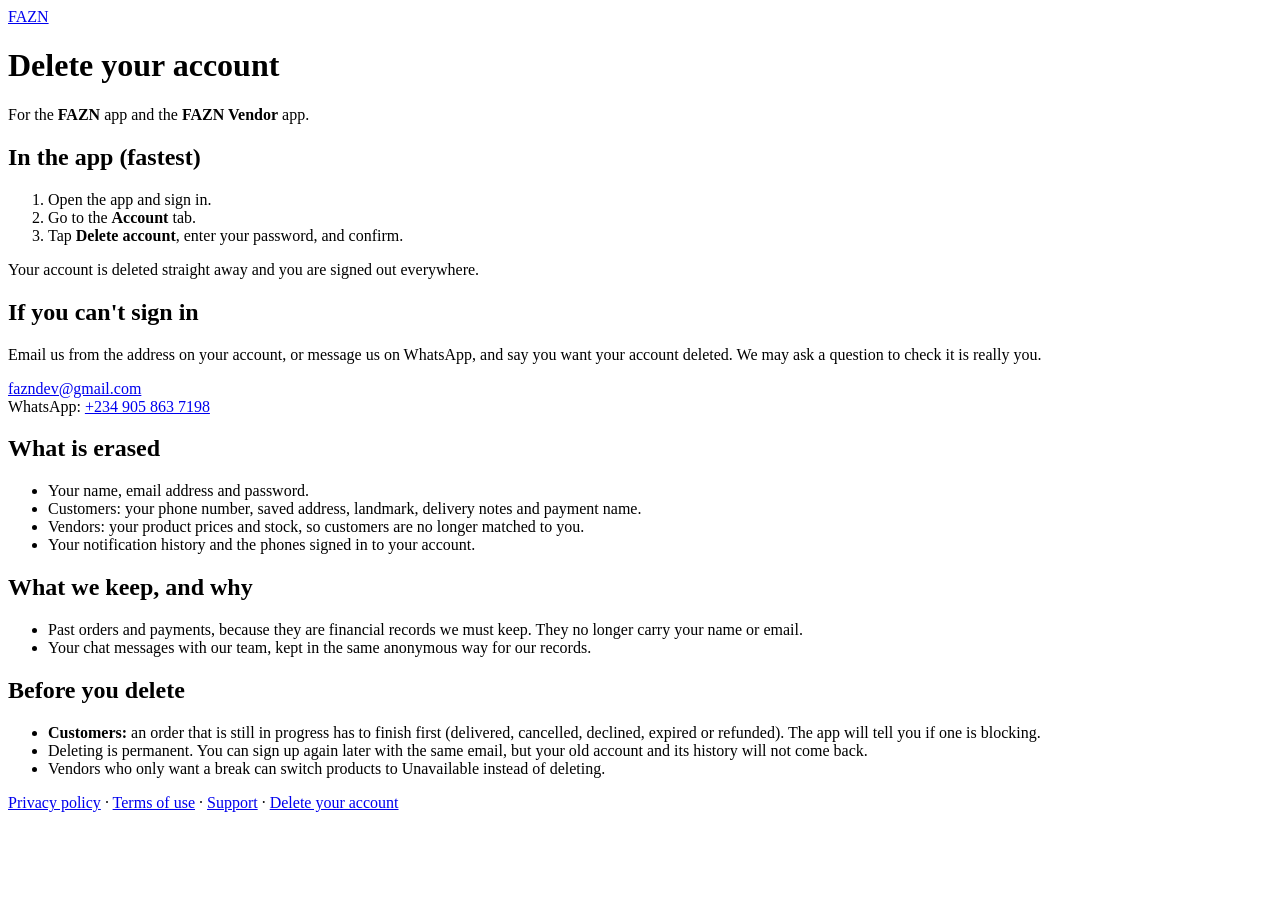
==== delete-account/index.html @ c1cf77b6 "FAZN legal and help pages: privacy, terms, support, delete account Static site for GitHub Pages, sha" ====
<!doctype html>
<html lang="en"><head><meta charset="utf-8"><meta name="viewport" content="width=device-width,initial-scale=1">
<title>Delete your account · FAZN</title><meta name="description" content="How to delete your FAZN account">
<link rel="icon" href="/fazn-legal/favicon.png"><link rel="stylesheet" href="/fazn-legal/style.css"></head>
<body><header><div class="bar"><img src="/fazn-legal/favicon.png" alt=""><a href="/fazn-legal/">FAZN</a></div></header>
<main>
<h1>Delete your account</h1>
<p class="muted">For the <strong>FAZN</strong> app and the <strong>FAZN Vendor</strong> app.</p>

<h2>In the app (fastest)</h2>
<ol><li>Open the app and sign in.</li><li>Go to the <strong>Account</strong> tab.</li><li>Tap <strong>Delete account</strong>, enter your password, and confirm.</li></ol>
<p>Your account is deleted straight away and you are signed out everywhere.</p>

<h2>If you can't sign in</h2>
<p>Email us from the address on your account, or message us on WhatsApp, and say you want your account deleted. We may ask a question to check it is really you.</p><p><a href="mailto:fazndev@gmail.com">fazndev@gmail.com</a><br>WhatsApp: <a href="https://wa.me/2349058637198">+234 905 863 7198</a></p>

<h2>What is erased</h2>
<ul><li>Your name, email address and password.</li>
<li>Customers: your phone number, saved address, landmark, delivery notes and payment name.</li>
<li>Vendors: your product prices and stock, so customers are no longer matched to you.</li>
<li>Your notification history and the phones signed in to your account.</li></ul>

<h2>What we keep, and why</h2>
<ul><li>Past orders and payments, because they are financial records we must keep. They no longer carry your name or email.</li>
<li>Your chat messages with our team, kept in the same anonymous way for our records.</li></ul>

<h2>Before you delete</h2>
<ul><li><strong>Customers:</strong> an order that is still in progress has to finish first (delivered, cancelled, declined, expired or refunded). The app will tell you if one is blocking.</li>
<li>Deleting is permanent. You can sign up again later with the same email, but your old account and its history will not come back.</li>
<li>Vendors who only want a break can switch products to Unavailable instead of deleting.</li></ul>
</main>
<footer><a href="/fazn-legal/privacy/">Privacy policy</a> · <a href="/fazn-legal/terms/">Terms of use</a> · <a href="/fazn-legal/support/">Support</a> · <a href="/fazn-legal/delete-account/">Delete your account</a></footer>
</body></html>
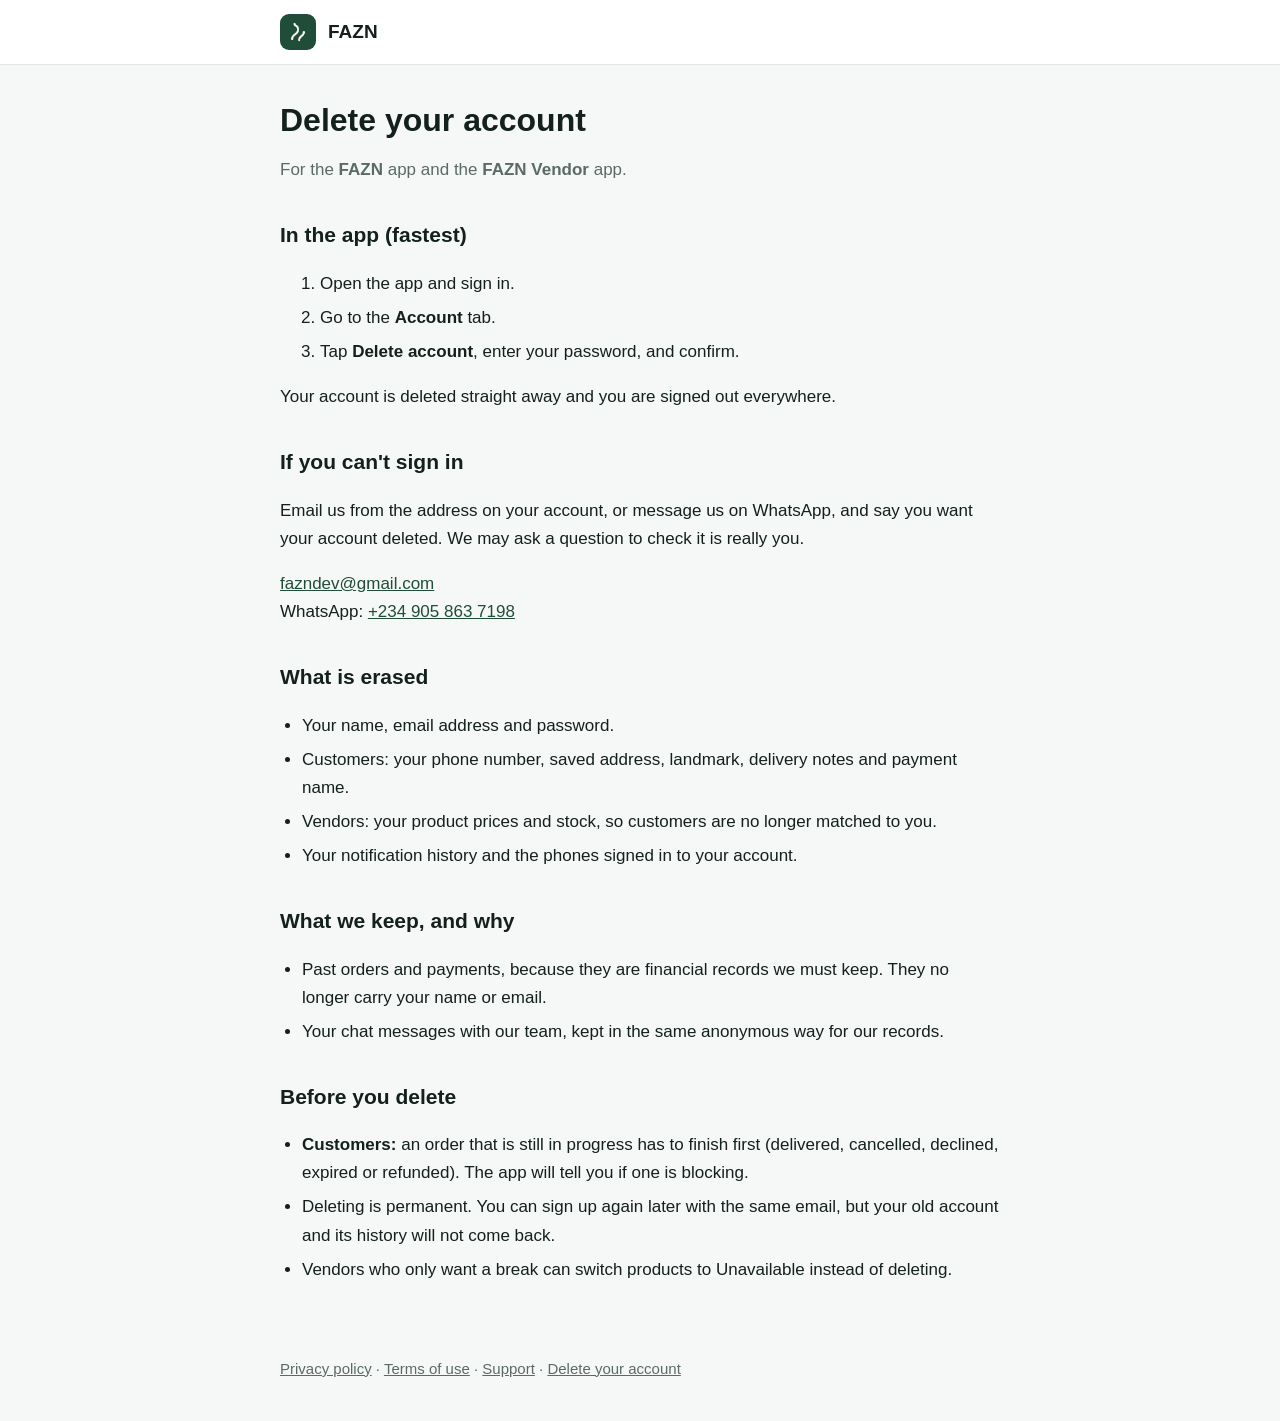
==== commit ddbe2a90: "Use relative links so the pages work on any host Co-Authored-By: Claude Sonnet 5.5 <noreply@anthropi" ====
--- a/delete-account/index.html
+++ b/delete-account/index.html
@@ -1,8 +1,8 @@
 <!doctype html>
 <html lang="en"><head><meta charset="utf-8"><meta name="viewport" content="width=device-width,initial-scale=1">
 <title>Delete your account · FAZN</title><meta name="description" content="How to delete your FAZN account">
-<link rel="icon" href="/fazn-legal/favicon.png"><link rel="stylesheet" href="/fazn-legal/style.css"></head>
-<body><header><div class="bar"><img src="/fazn-legal/favicon.png" alt=""><a href="/fazn-legal/">FAZN</a></div></header>
+<link rel="icon" href="../favicon.png"><link rel="stylesheet" href="../style.css"></head>
+<body><header><div class="bar"><img src="../favicon.png" alt=""><a href="../">FAZN</a></div></header>
 <main>
 <h1>Delete your account</h1>
 <p class="muted">For the <strong>FAZN</strong> app and the <strong>FAZN Vendor</strong> app.</p>
@@ -29,5 +29,5 @@
 <li>Deleting is permanent. You can sign up again later with the same email, but your old account and its history will not come back.</li>
 <li>Vendors who only want a break can switch products to Unavailable instead of deleting.</li></ul>
 </main>
-<footer><a href="/fazn-legal/privacy/">Privacy policy</a> · <a href="/fazn-legal/terms/">Terms of use</a> · <a href="/fazn-legal/support/">Support</a> · <a href="/fazn-legal/delete-account/">Delete your account</a></footer>
+<footer><a href="../privacy/">Privacy policy</a> · <a href="../terms/">Terms of use</a> · <a href="../support/">Support</a> · <a href="../delete-account/">Delete your account</a></footer>
 </body></html>
--- a/style.css
+++ b/style.css
@@ -0,0 +1,18 @@
+
+:root{--bg:#F6F8F7;--surface:#fff;--text:#14201B;--muted:#5B6B64;--primary:#1F4D3A;--border:#E1E7E4;--soft:#E3EFE9}
+@media(prefers-color-scheme:dark){:root{--bg:#0B1210;--surface:#121B18;--text:#EAF2EE;--muted:#9DB0A8;--primary:#6FCF97;--border:#22302B;--soft:#16261F}}
+*{box-sizing:border-box}html{-webkit-text-size-adjust:100%}
+body{margin:0;background:var(--bg);color:var(--text);font:17px/1.65 -apple-system,BlinkMacSystemFont,"Segoe UI",Roboto,Helvetica,Arial,sans-serif}
+header{background:var(--surface);border-bottom:1px solid var(--border)}
+.bar{max-width:760px;margin:0 auto;padding:14px 20px;display:flex;align-items:center;gap:12px}
+.bar img{width:36px;height:36px;border-radius:9px}.bar a{color:var(--text);text-decoration:none;font-weight:700;font-size:19px}
+main{max-width:760px;margin:0 auto;padding:28px 20px 56px}
+h1{font-size:32px;line-height:1.2;margin:8px 0 6px}h2{font-size:21px;margin:34px 0 8px}h3{font-size:17px;margin:20px 0 4px}
+p,li{color:var(--text)}.muted{color:var(--muted)}a{color:var(--primary)}
+ul{padding-left:22px}li{margin:6px 0}
+.card{background:var(--surface);border:1px solid var(--border);border-radius:14px;padding:16px 18px;margin:14px 0}
+.grid{display:grid;gap:12px;margin-top:18px}
+.grid a{display:block;background:var(--surface);border:1px solid var(--border);border-radius:14px;padding:16px 18px;text-decoration:none;color:var(--text)}
+.grid a span{display:block;color:var(--muted);font-size:15px}
+table{border-collapse:collapse;width:100%;margin:12px 0;font-size:16px}th,td{text-align:left;vertical-align:top;border-bottom:1px solid var(--border);padding:10px 8px}th{color:var(--muted);font-weight:600}
+footer{max-width:760px;margin:0 auto;padding:0 20px 40px;color:var(--muted);font-size:15px}footer a{color:var(--muted)}
